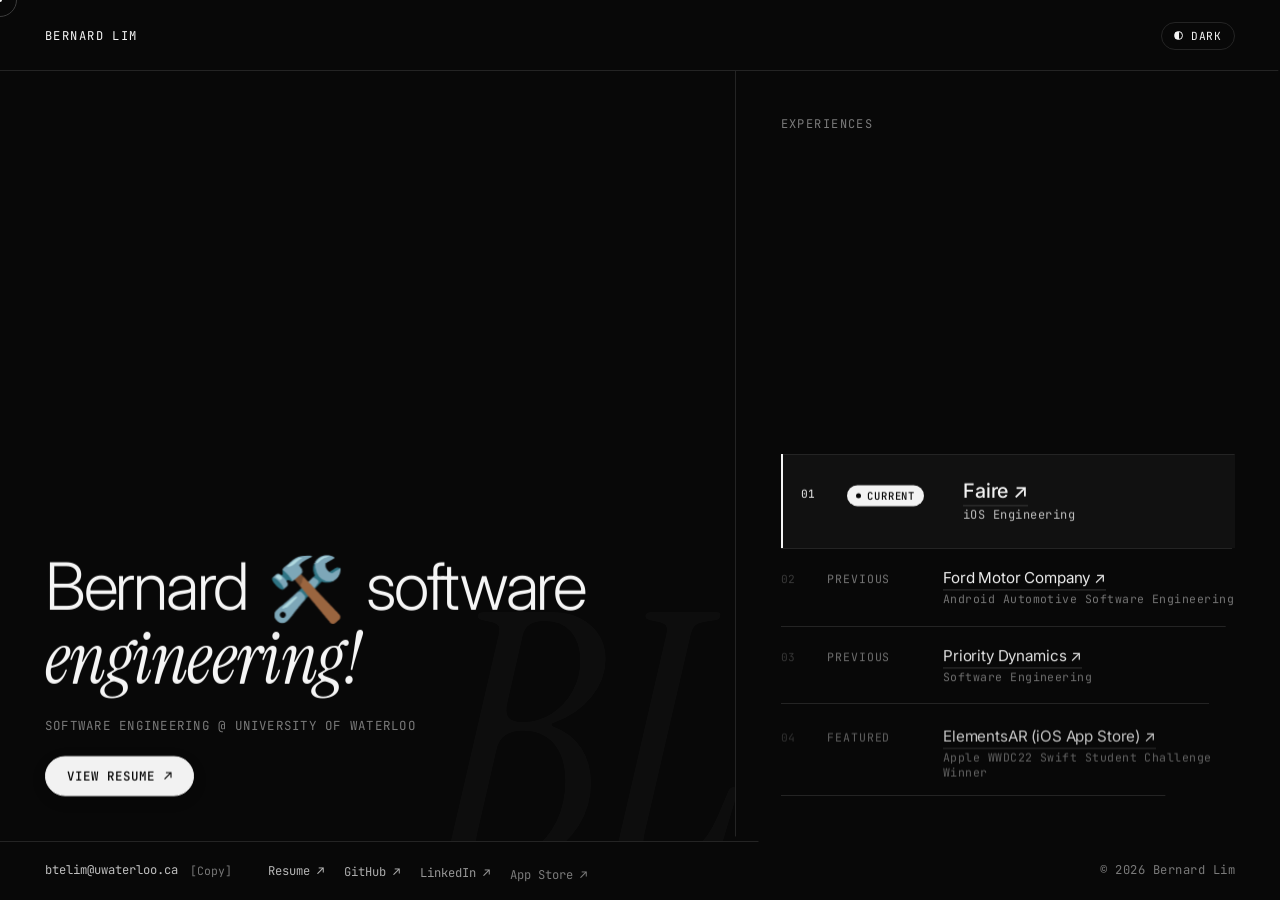
==== index.html @ 9d3a6446 "Initial commit: publish portfolio website" ====
<!DOCTYPE html>
<html lang="en" data-theme="dark">
<head>
  <meta charset="UTF-8" />
    <script>
    // URL Flag Gate: routes to redesigned Monograph Folio when flag is present
    (function () {
      const q = new URLSearchParams(window.location.search);
      if (
        q.has("folio") ||
        q.has("monograph") ||
        q.has("redesign") ||
        q.get("v") === "folio" ||
        q.get("v") === "2" ||
        q.get("design") === "monograph"
      ) {
        window.location.replace("folio.html" + window.location.search);
      }
    })();
  </script>
  <meta name="viewport" content="width=device-width, initial-scale=1.0" />
  <title>Bernard Lim — Bernard ❤️ Software Engineering</title>
  <meta name="description" content="Bernard Lim — Software Engineering at the University of Waterloo." />
  <link rel="preconnect" href="https://fonts.googleapis.com" />
  <link rel="preconnect" href="https://fonts.gstatic.com" crossorigin />
  <link href="https://fonts.googleapis.com/css2?family=Instrument+Serif:ital@0;1&family=Inter:wght@300;400;500&family=JetBrains+Mono:wght@400&display=swap" rel="stylesheet" />
  <link rel="stylesheet" href="styles.css" />
</head>
<body>
  <!-- Subtle custom cursor ring -->
  <div class="cursor-ring" id="cursor-ring" aria-hidden="true"></div>
  <div class="cursor-dot" id="cursor-dot" aria-hidden="true"></div>
  <!-- Full-viewport emoji shatter explosion layer -->
  <div class="viewport-shards-layer" id="viewport-shards-layer" aria-hidden="true"></div>

  <div class="viewport-grid">
    <!-- Top Full-Width Header -->
    <header class="top-bar">
      <div class="line-mask">
        <span class="brand reveal-item">Bernard Lim</span>
      </div>

      <div class="controls">
        <button class="theme-btn magnetic" id="theme-toggle" type="button" aria-label="Toggle monochrome theme">
          <span class="theme-indicator"></span>
          <span class="theme-label" id="theme-label">Dark</span>
        </button>
      </div>
      <div class="rule-h rule-bottom"></div>
    </header>

    <!-- Main Full-Viewport Hero -->
    <main class="hero-stage">
      <!-- Left / Primary Editorial Column -->
      <section class="hero-primary" aria-label="Introduction">
        <div class="bg-glyph" id="bg-glyph" aria-hidden="true">BL</div>

        <!-- Default Hero Title Section -->
        <div class="hero-title-group" id="hero-title-group">
          <h1 class="headline" id="hero-headline" aria-label="Bernard loves software engineering!">
            <span class="line-mask headline-mask">
              <span class="headline-line reveal-line">Bernard <button class="title-emoji-btn magnetic" id="title-emoji-slot" type="button" aria-label="Current emoji: Love. Click to cycle emoji." title="Click to rotate emoji"><span class="title-emoji-fx" aria-hidden="true"></span><span class="title-emoji-particles" id="title-emoji-particles" aria-hidden="true"></span><span class="title-emoji-char" id="title-emoji">❤️</span></button> software <em class="serif">engineering!</em></span>
            </span>
          </h1>

          <div class="subhead-wrap line-mask">
            <p class="discipline reveal-item">Software Engineering @ University of Waterloo</p>
          </div>

          <div class="hero-action-wrap">
            <a
              href="resume.pdf"
              target="_blank"
              rel="noopener noreferrer"
              class="hero-resume-btn magnetic"
              aria-label="View Resume (PDF opens in a new tab)"
            >
              <span>View Resume</span>
              <span class="btn-arrow" aria-hidden="true">↗</span>
            </a>
          </div>
        </div>

        <!-- Faire Hover Showcase (iPhone 18 Pro Frame + Description) -->
        <div class="faire-showcase" id="faire-showcase" aria-hidden="true">
          <div class="iphone-mockup" id="iphone-mockup">
            <!-- Left & Right Titanium Hardware Buttons -->
            <div class="iphone-btn iphone-btn-action"></div>
            <div class="iphone-btn iphone-btn-vol-up"></div>
            <div class="iphone-btn iphone-btn-vol-down"></div>
            <div class="iphone-btn iphone-btn-power"></div>
            <div class="iphone-btn iphone-btn-camera-control"></div>

            <!-- iPhone 18 Pro Brushed Titanium Chassis -->
            <div class="iphone-chassis">
              <div class="antenna-band antenna-top-left"></div>
              <div class="antenna-band antenna-top-right"></div>
              <div class="antenna-band antenna-bottom-left"></div>
              <div class="antenna-band antenna-bottom-right"></div>

              <!-- Ultra-Thin Contoured Display Bezel -->
              <div class="iphone-bezel">
                <div class="earpiece-slit"></div>
                <div class="iphone-screen">
                  <!-- iPhone 18 Pro Dynamic Island + TrueDepth Camera Lens -->
                  <div class="dynamic-island" aria-hidden="true">
                    <span class="island-sensor"></span>
                    <span class="island-camera"></span>
                  </div>
                  <video
                    id="faire-video"
                    class="iphone-video"
                    src="faire_ios.MP4"
                    muted
                    loop
                    playsinline
                    preload="auto"
                  ></video>
                </div>
              </div>
            </div>

            <a
              href="https://apps.apple.com/us/app/faire-wholesale/id1413340491"
              target="_blank"
              rel="noopener noreferrer"
              class="iphone-caption magnetic"
              aria-label="Faire Wholesale for iOS on the App Store (opens in a new tab)"
            >
              <span>Faire Wholesale for iOS</span>
              <span class="caption-arrow" aria-hidden="true">↗</span>
            </a>
          </div>

          <div class="faire-copy" id="faire-copy">
            <span class="faire-eyebrow">01 // Faire — iOS Engineering</span>
            <p class="faire-desc">
              At <strong>Faire</strong>, I build customer-facing features on the wholesale marketplace iOS app using <strong>Swift</strong> and <strong>SwiftUI</strong>, and work with <strong>Bazel</strong> build targets and dependencies to keep iOS builds fast and reproducible.
            </p>
            <div class="faire-tags">
              <span>Swift</span>
              <span>SwiftUI</span>
              <span>Bazel</span>
              <span>iOS</span>
            </div>
          </div>
        </div>

        <!-- Ford Hover Showcase (Blended Infotainment Image + Description) -->
        <div class="ford-showcase" id="ford-showcase" aria-hidden="true">
          <div class="ford-visual" id="ford-visual">
            <div class="ford-image-wrap">
              <img
                src="ford_infotainment.png"
                alt="Ford SYNC infotainment system running Apple CarPlay"
                class="ford-image"
              />
              <div class="ford-edge-blur ford-edge-left" aria-hidden="true"></div>
              <div class="ford-edge-blur ford-edge-right" aria-hidden="true"></div>
            </div>

            <a
              href="https://www.ford.com/technology/sync/"
              target="_blank"
              rel="noopener noreferrer"
              class="iphone-caption ford-caption magnetic"
              aria-label="Ford SYNC Infotainment System (opens in a new tab)"
            >
              <span>Ford SYNC &amp; CarPlay</span>
              <span class="caption-arrow" aria-hidden="true">↗</span>
            </a>
          </div>

          <div class="faire-copy ford-copy" id="ford-copy">
            <span class="faire-eyebrow">02 // Ford — Android Automotive</span>
            <p class="faire-desc">
              At <strong>Ford</strong>, I engineered <strong>CarPlay</strong> and <strong>Android Auto</strong> features for infotainment systems using <strong>Kotlin</strong>, <strong>Java</strong>, and <strong>RROs</strong>.
            </p>
            <div class="faire-tags">
              <span>Kotlin</span>
              <span>Java</span>
              <span>Android Automotive</span>
              <span>CarPlay</span>
            </div>
          </div>
        </div>
      </section>

      <!-- Vertical Divider -->
      <div class="rule-v" aria-hidden="true"></div>

      <!-- Right / Minimalist Index Column -->
      <aside class="hero-index" aria-label="Selected index">
        <div class="index-header line-mask">
          <span class="reveal-item">Experiences</span>
        </div>

        <div class="index-list">
          <div class="index-row is-current" id="faire-row" data-glyph="01">
            <div class="rule-h rule-top"></div>
            <div class="row-inner">
              <span class="index-num">01</span>
              <span class="index-label">
                <span class="current-pill">
                  <span class="live-dot" aria-hidden="true"></span>Current
                </span>
              </span>
              <span class="index-value">
                <a href="https://www.faire.com" target="_blank" rel="noopener noreferrer" class="inline-link current-link">Faire ↗</a>
                <span class="role-sub current-sub">iOS Engineering</span>
              </span>
            </div>
          </div>

          <div class="index-row" id="ford-row" data-glyph="02">
            <div class="rule-h rule-top"></div>
            <div class="row-inner">
              <span class="index-num">02</span>
              <span class="index-label">Previous</span>
              <span class="index-value">
                <a href="https://www.ford.com" target="_blank" rel="noopener noreferrer" class="inline-link">Ford Motor Company ↗</a>
                <span class="role-sub">Android Automotive Software Engineering</span>
              </span>
            </div>
          </div>

          <div class="index-row" data-glyph="03">
            <div class="rule-h rule-top"></div>
            <div class="row-inner">
              <span class="index-num">03</span>
              <span class="index-label">Previous</span>
              <span class="index-value">
                <a href="https://www.prioritydynamics.com" target="_blank" rel="noopener noreferrer" class="inline-link">Priority Dynamics ↗</a>
                <span class="role-sub">Software Engineering</span>
              </span>
            </div>
          </div>

          <div class="index-row" data-glyph="04">
            <div class="rule-h rule-top"></div>
            <div class="row-inner">
              <span class="index-num">04</span>
              <span class="index-label">Featured</span>
              <span class="index-value">
                <a href="https://apps.apple.com/ca/app/elementsar/id6451120399" target="_blank" rel="noopener noreferrer" class="inline-link">ElementsAR (iOS App Store) ↗</a>
                <span class="role-sub">Apple WWDC22 Swift Student Challenge Winner</span>
              </span>
            </div>
            <div class="rule-h rule-bottom"></div>
          </div>
        </div>
      </aside>
    </main>

    <!-- Bottom Full-Width Bar -->
    <footer class="bottom-bar">
      <div class="rule-h rule-top"></div>

      <nav class="links" aria-label="Contact and profiles">
        <div class="email-group">
          <a href="mailto:btelim@uwaterloo.ca" class="link-item magnetic">btelim@uwaterloo.ca</a>
          <button type="button" class="copy-trigger magnetic" id="copy-email" data-email="btelim@uwaterloo.ca">
            [Copy]
          </button>
        </div>

        <div class="social-group">
          <a href="resume.pdf" target="_blank" rel="noopener noreferrer" class="link-item magnetic">Resume ↗</a>
          <a href="https://github.com/beanut" target="_blank" rel="noopener noreferrer" class="link-item magnetic">GitHub ↗</a>
          <a href="https://linkedin.com/in/bernard-lte/" target="_blank" rel="noopener noreferrer" class="link-item magnetic">LinkedIn ↗</a>
          <a href="https://apps.apple.com/ca/app/elementsar/id6451120399" target="_blank" rel="noopener noreferrer" class="link-item magnetic">App Store ↗</a>
        </div>
      </nav>

      <div class="footnote line-mask">
        <span class="reveal-item">© 2026 Bernard Lim</span>
      </div>
    </footer>
  </div>

  <script src="https://cdnjs.cloudflare.com/ajax/libs/gsap/3.12.5/gsap.min.js"></script>
  <script src="script.js"></script>
</body>
</html>
---- styles.css ----
:root,
[data-theme="dark"] {
  --bg: #080808;
  --surface: #111111;
  --surface-hover: #161616;
  --text: #f5f5f5;
  --grey-1: #c2c2c2;
  --grey-2: #7a7a7a;
  --grey-3: #3d3d3d;
  --border: #242424;
  --glyph: rgba(255, 255, 255, 0.03);
}

[data-theme="light"] {
  --bg: #f6f6f6;
  --surface: #ececec;
  --surface-hover: #e4e4e4;
  --text: #0c0c0c;
  --grey-1: #383838;
  --grey-2: #737373;
  --grey-3: #b5b5b5;
  --border: #d6d6d6;
  --glyph: rgba(0, 0, 0, 0.035);
}

*,
*::before,
*::after {
  box-sizing: border-box;
  margin: 0;
  padding: 0;
}

html,
body {
  width: 100vw;
  height: 100dvh;
  overflow: hidden;
  background-color: var(--bg);
  color: var(--text);
  font-family: "Inter", -apple-system, BlinkMacSystemFont, sans-serif;
  -webkit-font-smoothing: antialiased;
  -moz-osx-font-smoothing: grayscale;
  transition: background-color 0.35s ease, color 0.35s ease;
}

::selection {
  background: var(--text);
  color: var(--bg);
}

/* Custom Monochrome Cursor Follower */
.cursor-ring,
.cursor-dot {
  position: fixed;
  top: 0;
  left: 0;
  pointer-events: none;
  z-index: 9999;
  border-radius: 50%;
  transform: translate(-50%, -50%);
}

.cursor-ring {
  width: 34px;
  height: 34px;
  border: 1px solid var(--grey-3);
  transition: width 0.25s ease, height 0.25s ease, border-color 0.25s ease;
}

.cursor-ring.is-active {
  width: 52px;
  height: 52px;
  border-color: var(--text);
}

.cursor-dot {
  width: 4px;
  height: 4px;
  background: var(--text);
}

@media (hover: none), (pointer: coarse) {
  .cursor-ring,
  .cursor-dot {
    display: none;
  }
}

/* Full-Viewport Edge-to-Edge Grid */
.viewport-grid {
  width: 100vw;
  height: 100dvh;
  display: grid;
  grid-template-rows: auto 1fr auto;
  position: relative;
}

/* Animated Hairline Rules */
.rule-h {
  position: absolute;
  left: 0;
  right: 0;
  height: 1px;
  background-color: var(--border);
  transform-origin: left center;
}

.rule-top {
  top: 0;
}

.rule-bottom {
  bottom: 0;
}

.rule-v {
  width: 1px;
  height: 100%;
  background-color: var(--border);
  transform-origin: center top;
}

.line-mask {
  overflow: hidden;
  display: inline-flex;
}

/* Top Full-Width Header */
.top-bar {
  position: relative;
  width: 100%;
  padding: 1.35rem clamp(1.5rem, 3.5vw, 3.5rem);
  display: flex;
  justify-content: space-between;
  align-items: center;
  font-family: "JetBrains Mono", monospace;
  font-size: 0.76rem;
  letter-spacing: 0.05em;
}

.brand {
  color: var(--text);
  text-transform: uppercase;
  letter-spacing: 0.12em;
  font-weight: 400;
}

.discipline {
  font-family: "JetBrains Mono", monospace;
  font-size: 0.78rem;
  color: var(--grey-2);
  text-transform: uppercase;
  letter-spacing: 0.1em;
}

.controls {
  justify-self: end;
}

.theme-btn {
  background: transparent;
  border: 1px solid var(--border);
  color: var(--text);
  padding: 0.38rem 0.75rem;
  border-radius: 999px;
  display: inline-flex;
  align-items: center;
  gap: 0.5rem;
  cursor: pointer;
  font-family: "JetBrains Mono", monospace;
  font-size: 0.7rem;
  text-transform: uppercase;
  letter-spacing: 0.08em;
  transition: border-color 0.2s ease, background-color 0.2s ease;
}

.theme-btn:hover {
  border-color: var(--text);
  background-color: var(--surface);
}

.theme-indicator {
  width: 9px;
  height: 9px;
  border-radius: 50%;
  background: linear-gradient(90deg, var(--text) 50%, transparent 50%);
  border: 1px solid var(--text);
}

/* Main Hero Stage (Full Width Split Grid) */
.hero-stage {
  width: 100%;
  height: 100%;
  display: grid;
  grid-template-columns: 1.35fr 1px 1fr;
  align-items: stretch;
  overflow: hidden;
}

/* Left Primary Column */
.hero-primary {
  position: relative;
  padding: clamp(2rem, 5vh, 4.5rem) clamp(1.5rem, 3.5vw, 3.5rem);
  display: flex;
  flex-direction: column;
  justify-content: flex-end;
  overflow: hidden;
}

.bg-glyph {
  position: absolute;
  right: -0.04em;
  bottom: -0.14em;
  font-family: "Instrument Serif", Georgia, serif;
  font-style: italic;
  font-size: clamp(14rem, 28vw, 30rem);
  line-height: 0.8;
  color: var(--glyph);
  user-select: none;
  pointer-events: none;
  z-index: 0;
}

.eyebrow-wrap {
  position: relative;
  z-index: 1;
}

.eyebrow {
  font-family: "JetBrains Mono", monospace;
  font-size: 0.75rem;
  text-transform: uppercase;
  letter-spacing: 0.12em;
  color: var(--grey-2);
}

.hero-title-group {
  position: relative;
  z-index: 1;
  display: flex;
  flex-direction: column;
  gap: 1.1rem;
}

.headline {
  display: flex;
  flex-direction: column;
  font-size: clamp(2.4rem, 5.1vw, 6.2rem);
  font-weight: 300;
  line-height: 1.05;
  letter-spacing: -0.035em;
  color: var(--text);
}

.headline .line-mask {
  display: block;
  padding-bottom: 0.08em;
  transition: overflow 0.25s ease;
}

.headline .line-mask.is-revealed {
  overflow: visible;
}

.headline-line {
  display: block;
  will-change: transform;
}

/* Interactive Emoji Button within Title */
.title-emoji-btn {
  display: inline-flex;
  align-items: center;
  justify-content: center;
  position: relative;
  background: transparent;
  border: none;
  padding: 0 0.08em;
  margin: 0 0.04em;
  font-family: inherit;
  font-size: 0.94em;
  line-height: 1;
  vertical-align: -0.04em;
  cursor: pointer;
  color: inherit;
  outline: none;
  user-select: none;
  -webkit-user-select: none;
  perspective: 700px;
  transform-style: preserve-3d;
  touch-action: manipulation;
}

.title-emoji-btn:focus-visible {
  outline: 2px dashed var(--text);
  outline-offset: 4px;
  border-radius: 8px;
}

.title-emoji-char {
  display: inline-block;
  line-height: 1;
  transform-origin: center center;
  will-change: transform, opacity, filter;
  filter: drop-shadow(0 4px 14px rgba(0, 0, 0, 0.22));
  pointer-events: none;
}

[data-theme="light"] .title-emoji-char {
  filter: drop-shadow(0 3px 10px rgba(0, 0, 0, 0.12));
}

.title-emoji-fx {
  position: absolute;
  top: 50%;
  left: 50%;
  width: 1.35em;
  height: 1.35em;
  border-radius: 50%;
  transform: translate(-50%, -50%) scale(0);
  background: radial-gradient(circle, var(--text) 0%, transparent 72%);
  opacity: 0;
  pointer-events: none;
  z-index: -1;
}

/* Full-Viewport Emoji Shatter & Explosion Layer */
.viewport-shards-layer {
  position: fixed;
  inset: 0;
  width: 100vw;
  height: 100vh;
  pointer-events: none;
  overflow: hidden;
  z-index: 9999;
}

.title-emoji-particles {
  position: absolute;
  top: 50%;
  left: 50%;
  width: 0;
  height: 0;
  pointer-events: none;
  overflow: visible;
  z-index: 5;
}

.viewport-shard {
  position: absolute;
  top: 0;
  left: 0;
  display: inline-flex;
  align-items: center;
  justify-content: center;
  line-height: 1;
  pointer-events: none;
  user-select: none;
  -webkit-user-select: none;
  will-change: transform, opacity;
  transform-origin: center center;
  backface-visibility: hidden;
  filter: drop-shadow(0 8px 24px rgba(0, 0, 0, 0.45));
}

[data-theme="light"] .viewport-shard {
  filter: drop-shadow(0 6px 18px rgba(0, 0, 0, 0.22));
}

.viewport-spark {
  position: absolute;
  top: 0;
  left: 0;
  pointer-events: none;
  will-change: transform, opacity;
  border-radius: 50%;
  backface-visibility: hidden;
}

.serif {
  font-family: "Instrument Serif", Georgia, serif;
  font-style: italic;
  font-weight: 400;
  font-size: 1.08em;
  letter-spacing: -0.01em;
}

/* Hero Action CTA */
.hero-action-wrap {
  display: flex;
  align-items: center;
  margin-top: 0.25rem;
}

.hero-resume-btn {
  display: inline-flex;
  align-items: center;
  gap: 0.55rem;
  padding: 0.65rem 1.3rem;
  background-color: var(--text);
  color: var(--bg);
  border: 1px solid var(--text);
  border-radius: 999px;
  font-family: "JetBrains Mono", monospace;
  font-size: 0.78rem;
  font-weight: 500;
  letter-spacing: 0.08em;
  text-transform: uppercase;
  text-decoration: none;
  cursor: pointer;
  box-shadow: 0 4px 18px rgba(0, 0, 0, 0.14);
  transition: background-color 0.22s ease,
              color 0.22s ease,
              border-color 0.22s ease,
              box-shadow 0.22s ease;
  will-change: transform;
}

.hero-resume-btn:hover {
  background-color: transparent;
  color: var(--text);
  border-color: var(--text);
  box-shadow: 0 6px 22px rgba(0, 0, 0, 0.22);
}

.hero-resume-btn:focus-visible {
  outline: 2px solid var(--text);
  outline-offset: 3px;
}

.hero-resume-btn .btn-arrow {
  display: inline-block;
  font-size: 0.85rem;
  line-height: 1;
  transition: transform 0.22s cubic-bezier(0.16, 1, 0.3, 1);
}

.hero-resume-btn:hover .btn-arrow {
  transform: translate(2.5px, -2.5px);
}

/* Faire Hover Showcase (iPhone Frame + Description) */
.faire-showcase {
  position: absolute;
  inset: 0;
  padding: clamp(1.5rem, 4vh, 3rem) clamp(1.5rem, 3.5vw, 3.5rem);
  display: flex;
  align-items: center;
  gap: clamp(1.75rem, 3.2vw, 3.5rem);
  z-index: 2;
  opacity: 0;
  visibility: hidden;
  pointer-events: none;
}

.faire-showcase.is-visible {
  pointer-events: auto;
}

.iphone-mockup {
  position: relative;
  height: clamp(310px, 66dvh, 550px);
  aspect-ratio: 1206 / 2622;
  flex-shrink: 0;
  will-change: transform, opacity;
}

/* iPhone 18 Pro Brushed Titanium Outer Chassis */
.iphone-chassis {
  position: relative;
  width: 100%;
  height: 100%;
  border-radius: 17.5% / 8.05%;
  padding: 2.5px;
  background: linear-gradient(
    135deg,
    #707075 0%,
    #38383c 22%,
    #1f1f22 50%,
    #4c4c52 80%,
    #28282c 100%
  );
  box-shadow:
    0 28px 65px rgba(0, 0, 0, 0.65),
    0 4px 16px rgba(0, 0, 0, 0.35),
    inset 0 0 0 0.75px rgba(255, 255, 255, 0.28);
}

[data-theme="light"] .iphone-chassis {
  box-shadow:
    0 26px 56px rgba(0, 0, 0, 0.22),
    0 4px 14px rgba(0, 0, 0, 0.12),
    inset 0 0 0 0.75px rgba(255, 255, 255, 0.35);
}

/* Antenna Bands */
.antenna-band {
  position: absolute;
  background: rgba(15, 15, 17, 0.75);
  z-index: 2;
  pointer-events: none;
}

.antenna-top-left,
.antenna-top-right {
  top: 8.5%;
  width: 3px;
  height: 2px;
}

.antenna-bottom-left,
.antenna-bottom-right {
  bottom: 8.5%;
  width: 3px;
  height: 2px;
}

.antenna-top-left,
.antenna-bottom-left {
  left: 0;
}

.antenna-top-right,
.antenna-bottom-right {
  right: 0;
}

/* iPhone 18 Pro Ultra-Thin Display Bezel */
.iphone-bezel {
  position: relative;
  width: 100%;
  height: 100%;
  border-radius: 16.6% / 7.65%;
  padding: 4.5px;
  background: #050506;
  box-shadow: inset 0 0 0 1px rgba(255, 255, 255, 0.08);
}

.earpiece-slit {
  position: absolute;
  top: 2px;
  left: 50%;
  transform: translateX(-50%);
  width: 16%;
  height: 1.5px;
  border-radius: 999px;
  background: #18181b;
  z-index: 4;
}

.iphone-screen {
  position: relative;
  width: 100%;
  height: 100%;
  border-radius: 15.2% / 7.05%;
  overflow: hidden;
  background: #000000;
  box-shadow: inset 0 0 0 0.5px rgba(255, 255, 255, 0.1);
}

/* iPhone 18 Pro Dynamic Island + Optical Lens */
.dynamic-island {
  position: absolute;
  top: 1.45%;
  left: 50%;
  transform: translateX(-50%);
  width: 36.2%;
  height: 4.25%;
  background: #000000;
  border-radius: 999px;
  z-index: 3;
  display: flex;
  align-items: center;
  justify-content: space-between;
  padding: 0 7%;
  box-shadow:
    0 0 0 0.5px rgba(255, 255, 255, 0.07),
    inset 0 1px 1px rgba(255, 255, 255, 0.05);
}

.island-sensor {
  width: 7px;
  height: 7px;
  border-radius: 50%;
  background: radial-gradient(circle, #111115 35%, #050507 100%);
}

.island-camera {
  width: 8px;
  height: 8px;
  border-radius: 50%;
  background: radial-gradient(
    circle at 35% 35%,
    #3a3a44 0%,
    #17171d 45%,
    #070709 80%,
    #25252c 100%
  );
  box-shadow: inset 0 0 0 1px rgba(255, 255, 255, 0.08);
}

.iphone-video {
  width: 100%;
  height: 100%;
  object-fit: cover;
  display: block;
}

/* iPhone 18 Pro Titanium Side Buttons & Camera Control */
.iphone-btn {
  position: absolute;
  background: linear-gradient(180deg, #5a5a60 0%, #2c2c30 50%, #48484e 100%);
  z-index: 0;
}

.iphone-btn-action {
  left: -2px;
  top: 16.5%;
  width: 2.5px;
  height: 4.2%;
  border-radius: 2px 0 0 2px;
}

.iphone-btn-vol-up {
  left: -2.2px;
  top: 23.5%;
  width: 2.5px;
  height: 7.2%;
  border-radius: 2px 0 0 2px;
}

.iphone-btn-vol-down {
  left: -2.2px;
  top: 32.2%;
  width: 2.5px;
  height: 7.2%;
  border-radius: 2px 0 0 2px;
}

.iphone-btn-power {
  right: -2.2px;
  top: 25.5%;
  width: 2.5px;
  height: 10.5%;
  border-radius: 0 2px 2px 0;
}

.iphone-btn-camera-control {
  right: -1.2px;
  top: 60%;
  width: 1.5px;
  height: 7.5%;
  border-radius: 0 1px 1px 0;
  background: linear-gradient(180deg, #3a3a40 0%, #1c1c20 50%, #3a3a40 100%);
}

/* iPhone Video Caption Link */
.iphone-caption {
  position: absolute;
  top: calc(100% + 1.1rem);
  left: 0;
  right: 0;
  margin: 0 auto;
  width: max-content;
  display: inline-flex;
  align-items: center;
  gap: 0.35rem;
  white-space: nowrap;
  font-family: "JetBrains Mono", monospace;
  font-size: 0.7rem;
  font-weight: 400;
  letter-spacing: 0.08em;
  text-transform: uppercase;
  color: var(--grey-2);
  text-decoration: none;
  border-bottom: 1px solid transparent;
  padding-bottom: 1px;
  cursor: pointer;
  pointer-events: auto;
  transition: color 0.2s ease, border-color 0.2s ease;
  z-index: 5;
}

.iphone-caption:hover {
  color: var(--text);
  border-bottom-color: var(--grey-3);
}

.iphone-caption .caption-arrow {
  display: inline-block;
  font-size: 0.75rem;
  line-height: 1;
  transition: transform 0.2s cubic-bezier(0.16, 1, 0.3, 1);
}

.iphone-caption:hover .caption-arrow {
  transform: translate(2px, -2px);
}

/* Faire Description Block */
.faire-copy {
  display: flex;
  flex-direction: column;
  gap: 1.1rem;
  max-width: 38ch;
  will-change: transform, opacity;
}

.faire-eyebrow {
  font-family: "JetBrains Mono", monospace;
  font-size: 0.72rem;
  text-transform: uppercase;
  letter-spacing: 0.1em;
  color: var(--grey-2);
}

.faire-desc {
  font-size: clamp(1rem, 1.35vw, 1.25rem);
  font-weight: 300;
  line-height: 1.6;
  color: var(--grey-1);
  letter-spacing: -0.01em;
}

.faire-desc strong {
  color: var(--text);
  font-weight: 500;
}

.faire-tags {
  display: flex;
  flex-wrap: wrap;
  gap: 0.45rem;
  margin-top: 0.25rem;
}

.faire-tags span {
  font-family: "JetBrains Mono", monospace;
  font-size: 0.68rem;
  letter-spacing: 0.06em;
  text-transform: uppercase;
  padding: 0.25rem 0.6rem;
  border-radius: 999px;
  border: 1px solid var(--border);
  background: var(--surface);
  color: var(--grey-1);
}

/* Ford Hover Showcase (Side-Blurred Infotainment Visual + Description) */
.ford-showcase {
  position: absolute;
  inset: 0;
  padding: clamp(1.5rem, 4vh, 3rem) clamp(1.5rem, 3.5vw, 3.5rem);
  display: flex;
  align-items: center;
  gap: clamp(1.5rem, 2.8vw, 3rem);
  z-index: 2;
  opacity: 0;
  visibility: hidden;
  pointer-events: none;
}

.ford-showcase.is-visible {
  pointer-events: auto;
}

.ford-visual {
  position: relative;
  width: clamp(250px, 28vw, 410px);
  aspect-ratio: 4 / 3;
  flex-shrink: 0;
  will-change: transform, opacity;
}

.ford-image-wrap {
  position: relative;
  width: 100%;
  height: 100%;
  border-radius: 18px;
  overflow: hidden;
  -webkit-mask-image:
    linear-gradient(
      to right,
      transparent 0%,
      rgba(0, 0, 0, 0.35) 7%,
      rgba(0, 0, 0, 0.85) 16%,
      #000000 26%,
      #000000 74%,
      rgba(0, 0, 0, 0.85) 84%,
      rgba(0, 0, 0, 0.35) 93%,
      transparent 100%
    ),
    linear-gradient(
      to bottom,
      transparent 0%,
      rgba(0, 0, 0, 0.75) 6%,
      #000000 14%,
      #000000 86%,
      rgba(0, 0, 0, 0.75) 94%,
      transparent 100%
    );
  -webkit-mask-composite: source-in;
  mask-image:
    linear-gradient(
      to right,
      transparent 0%,
      rgba(0, 0, 0, 0.35) 7%,
      rgba(0, 0, 0, 0.85) 16%,
      #000000 26%,
      #000000 74%,
      rgba(0, 0, 0, 0.85) 84%,
      rgba(0, 0, 0, 0.35) 93%,
      transparent 100%
    ),
    linear-gradient(
      to bottom,
      transparent 0%,
      rgba(0, 0, 0, 0.75) 6%,
      #000000 14%,
      #000000 86%,
      rgba(0, 0, 0, 0.75) 94%,
      transparent 100%
    );
  mask-composite: intersect;
}

.ford-image {
  width: 100%;
  height: 100%;
  object-fit: cover;
  display: block;
  transform: scale(1.03);
}

.ford-edge-blur {
  position: absolute;
  top: 0;
  bottom: 0;
  width: 28%;
  pointer-events: none;
  backdrop-filter: blur(12px);
  -webkit-backdrop-filter: blur(12px);
}

.ford-edge-left {
  left: 0;
  background: linear-gradient(to right, var(--bg) 0%, transparent 100%);
  -webkit-mask-image: linear-gradient(to right, #000000 0%, rgba(0, 0, 0, 0.6) 55%, transparent 100%);
  mask-image: linear-gradient(to right, #000000 0%, rgba(0, 0, 0, 0.6) 55%, transparent 100%);
}

.ford-edge-right {
  right: 0;
  background: linear-gradient(to left, var(--bg) 0%, transparent 100%);
  -webkit-mask-image: linear-gradient(to left, #000000 0%, rgba(0, 0, 0, 0.6) 55%, transparent 100%);
  mask-image: linear-gradient(to left, #000000 0%, rgba(0, 0, 0, 0.6) 55%, transparent 100%);
}

.ford-copy {
  max-width: 36ch;
}

/* Right Minimalist Index Column */
.hero-index {
  padding: clamp(2rem, 5vh, 4.5rem) clamp(1.5rem, 3.5vw, 3.5rem);
  display: flex;
  flex-direction: column;
  justify-content: space-between;
}

.index-header {
  width: 100%;
  display: flex;
  justify-content: space-between;
  font-family: "JetBrains Mono", monospace;
  font-size: 0.75rem;
  text-transform: uppercase;
  letter-spacing: 0.12em;
  color: var(--grey-2);
}

.index-list {
  display: flex;
  flex-direction: column;
  width: 100%;
}

.index-row {
  position: relative;
  padding: clamp(0.95rem, 2.2vh, 1.45rem) 0;
  transition: background-color 0.25s ease;
}

.index-row.is-current {
  padding: clamp(1.3rem, 2.8vh, 1.95rem) 1.15rem;
  background-color: var(--surface);
  border-left: 2px solid var(--text);
}

.index-row.is-current .index-num {
  color: var(--text);
}

.current-pill {
  display: inline-flex;
  align-items: center;
  gap: 0.4rem;
  padding: 0.2rem 0.55rem;
  border-radius: 999px;
  background-color: var(--text);
  color: var(--bg);
  font-weight: 500;
  font-size: 0.66rem;
  letter-spacing: 0.08em;
}

.live-dot {
  width: 5px;
  height: 5px;
  border-radius: 50%;
  background-color: var(--bg);
  animation: mono-pulse 2.2s infinite ease-in-out;
}

@keyframes mono-pulse {
  0%, 100% {
    opacity: 1;
  }
  50% {
    opacity: 0.3;
  }
}

.current-link {
  font-size: clamp(1.2rem, 1.55vw, 1.5rem);
  font-weight: 500;
  border-bottom-color: var(--text);
}

.role-sub {
  display: block;
  margin-top: 0.25rem;
  font-family: "JetBrains Mono", monospace;
  font-size: 0.72rem;
  letter-spacing: 0.04em;
  color: var(--grey-2);
}

.current-sub {
  color: var(--grey-1);
  font-size: 0.75rem;
}

.row-inner {
  display: grid;
  grid-template-columns: 34px 104px 1fr;
  align-items: baseline;
  gap: 0.75rem;
  will-change: transform;
}

.index-num {
  font-family: "JetBrains Mono", monospace;
  font-size: 0.7rem;
  color: var(--grey-3);
  transition: color 0.25s ease;
}

.index-label {
  font-family: "JetBrains Mono", monospace;
  font-size: 0.72rem;
  text-transform: uppercase;
  letter-spacing: 0.08em;
  color: var(--grey-2);
}

.index-value {
  font-size: clamp(0.95rem, 1.15vw, 1.15rem);
  color: var(--text);
  font-weight: 400;
  letter-spacing: -0.01em;
}

.index-row:hover .index-num {
  color: var(--text);
}

.muted {
  color: var(--grey-2);
  font-weight: 300;
}

.inline-link {
  color: var(--text);
  text-decoration: none;
  border-bottom: 1px solid var(--grey-3);
  padding-bottom: 2px;
  transition: border-color 0.2s ease;
}

.inline-link:hover {
  border-color: var(--text);
}

/* Bottom Full-Width Footer Bar */
.bottom-bar {
  position: relative;
  width: 100%;
  padding: 1.35rem clamp(1.5rem, 3.5vw, 3.5rem);
  display: flex;
  align-items: center;
  justify-content: space-between;
  gap: 1.5rem;
  font-family: "JetBrains Mono", monospace;
  font-size: 0.76rem;
}

.links {
  display: flex;
  align-items: center;
  flex-wrap: wrap;
  gap: 2.25rem;
}

.email-group,
.social-group {
  display: flex;
  align-items: center;
  gap: 1.25rem;
}

.link-item {
  color: var(--grey-1);
  text-decoration: none;
  display: inline-block;
  transition: color 0.2s ease;
}

.link-item:hover {
  color: var(--text);
}

.copy-trigger {
  background: none;
  border: none;
  color: var(--grey-2);
  font-family: "JetBrains Mono", monospace;
  font-size: 0.72rem;
  cursor: pointer;
  margin-left: -0.5rem;
  transition: color 0.2s ease;
}

.copy-trigger:hover {
  color: var(--text);
}

.footnote {
  color: var(--grey-2);
  letter-spacing: 0.04em;
}

/* Responsive Single-Screen Adaptation */
@media (max-width: 960px) {
  .hero-stage {
    grid-template-columns: 1fr;
    grid-template-rows: 1fr 1px auto;
  }

  .rule-v {
    width: 100%;
    height: 1px;
  }

  .index-header {
    margin-bottom: 0.75rem;
  }

  .row-inner {
    grid-template-columns: 28px 82px 1fr;
  }
}

@media (max-width: 560px) {
  .hero-resume-btn {
    padding: 0.52rem 1.05rem;
    font-size: 0.72rem;
  }

  .iphone-caption {
    font-size: 0.64rem;
    top: calc(100% + 0.75rem);
  }

  .bottom-bar {
    flex-direction: column;
    align-items: flex-start;
    gap: 0.65rem;
  }

  .links {
    width: 100%;
    justify-content: space-between;
    gap: 0.75rem;
  }
}
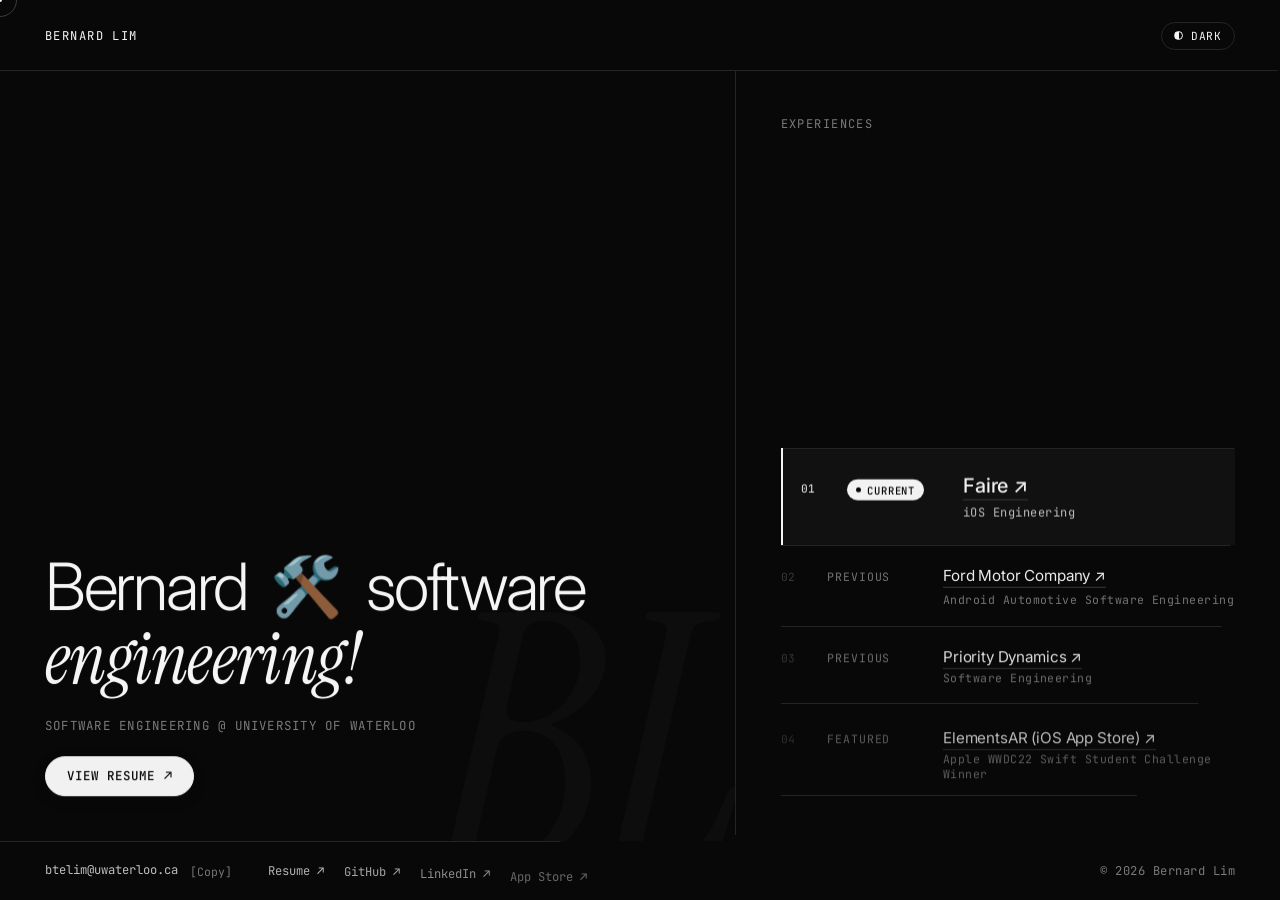
==== commit 4d53dc0f: "Optimize portfolio and monograph folio views for mobile" ====
--- a/index.html
+++ b/index.html
@@ -133,7 +133,10 @@
           </div>
 
           <div class="faire-copy" id="faire-copy">
-            <span class="faire-eyebrow">01 // Faire — iOS Engineering</span>
+            <div class="showcase-eyebrow-row">
+              <span class="faire-eyebrow">01 // Faire — iOS Engineering</span>
+              <button type="button" class="showcase-close-btn" data-close-showcase aria-label="Close showcase and return to headline">← Intro</button>
+            </div>
             <p class="faire-desc">
               At <strong>Faire</strong>, I build customer-facing features on the wholesale marketplace iOS app using <strong>Swift</strong> and <strong>SwiftUI</strong>, and work with <strong>Bazel</strong> build targets and dependencies to keep iOS builds fast and reproducible.
             </p>
@@ -172,7 +175,10 @@
           </div>
 
           <div class="faire-copy ford-copy" id="ford-copy">
-            <span class="faire-eyebrow">02 // Ford — Android Automotive</span>
+            <div class="showcase-eyebrow-row">
+              <span class="faire-eyebrow">02 // Ford — Android Automotive</span>
+              <button type="button" class="showcase-close-btn" data-close-showcase aria-label="Close showcase and return to headline">← Intro</button>
+            </div>
             <p class="faire-desc">
               At <strong>Ford</strong>, I engineered <strong>CarPlay</strong> and <strong>Android Auto</strong> features for infotainment systems using <strong>Kotlin</strong>, <strong>Java</strong>, and <strong>RROs</strong>.
             </p>
@@ -196,7 +202,7 @@
         </div>
 
         <div class="index-list">
-          <div class="index-row is-current" id="faire-row" data-glyph="01">
+          <div class="index-row is-current has-showcase" id="faire-row" data-glyph="01" data-showcase="faire" tabindex="0" role="button" aria-expanded="false" aria-controls="faire-showcase">
             <div class="rule-h rule-top"></div>
             <div class="row-inner">
               <span class="index-num">01</span>
@@ -206,19 +212,25 @@
                 </span>
               </span>
               <span class="index-value">
-                <a href="https://www.faire.com" target="_blank" rel="noopener noreferrer" class="inline-link current-link">Faire ↗</a>
+                <span class="index-title-line">
+                  <a href="https://www.faire.com" target="_blank" rel="noopener noreferrer" class="inline-link current-link">Faire ↗</a>
+                  <span class="row-preview-badge" aria-hidden="true">[Preview]</span>
+                </span>
                 <span class="role-sub current-sub">iOS Engineering</span>
               </span>
             </div>
           </div>
 
-          <div class="index-row" id="ford-row" data-glyph="02">
+          <div class="index-row has-showcase" id="ford-row" data-glyph="02" data-showcase="ford" tabindex="0" role="button" aria-expanded="false" aria-controls="ford-showcase">
             <div class="rule-h rule-top"></div>
             <div class="row-inner">
               <span class="index-num">02</span>
               <span class="index-label">Previous</span>
               <span class="index-value">
-                <a href="https://www.ford.com" target="_blank" rel="noopener noreferrer" class="inline-link">Ford Motor Company ↗</a>
+                <span class="index-title-line">
+                  <a href="https://www.ford.com" target="_blank" rel="noopener noreferrer" class="inline-link">Ford Motor Company ↗</a>
+                  <span class="row-preview-badge" aria-hidden="true">[Preview]</span>
+                </span>
                 <span class="role-sub">Android Automotive Software Engineering</span>
               </span>
             </div>
--- a/styles.css
+++ b/styles.css
@@ -707,12 +707,90 @@
   will-change: transform, opacity;
 }
 
+.showcase-eyebrow-row {
+  display: flex;
+  align-items: center;
+  justify-content: space-between;
+  gap: 0.75rem;
+}
+
 .faire-eyebrow {
   font-family: "JetBrains Mono", monospace;
   font-size: 0.72rem;
   text-transform: uppercase;
   letter-spacing: 0.1em;
   color: var(--grey-2);
+}
+
+.showcase-close-btn {
+  display: none;
+  background: var(--surface);
+  border: 1px solid var(--border);
+  color: var(--grey-1);
+  padding: 0.22rem 0.6rem;
+  border-radius: 999px;
+  font-family: "JetBrains Mono", monospace;
+  font-size: 0.64rem;
+  text-transform: uppercase;
+  letter-spacing: 0.06em;
+  cursor: pointer;
+  white-space: nowrap;
+  flex-shrink: 0;
+  transition: color 0.2s ease, border-color 0.2s ease, background-color 0.2s ease;
+}
+
+.showcase-close-btn:hover,
+.showcase-close-btn:active {
+  color: var(--text);
+  border-color: var(--text);
+  background: var(--surface-hover);
+}
+
+.index-title-line {
+  display: flex;
+  align-items: center;
+  justify-content: space-between;
+  gap: 0.4rem;
+  width: 100%;
+}
+
+.row-preview-badge {
+  display: none;
+  font-family: "JetBrains Mono", monospace;
+  font-size: 0.58rem;
+  letter-spacing: 0.05em;
+  text-transform: uppercase;
+  color: var(--grey-2);
+  padding: 0.1rem 0.38rem;
+  border-radius: 999px;
+  border: 1px solid var(--border);
+  background: var(--surface);
+  white-space: nowrap;
+  flex-shrink: 0;
+  transition: color 0.2s ease, border-color 0.2s ease, background-color 0.2s ease;
+}
+
+.index-row.is-showcase-active .row-preview-badge {
+  color: var(--bg);
+  background: var(--text);
+  border-color: var(--text);
+}
+
+@media (hover: none), (pointer: coarse), (max-width: 960px) {
+  .showcase-close-btn {
+    display: inline-flex;
+    align-items: center;
+  }
+
+  .row-preview-badge {
+    display: inline-flex;
+    align-items: center;
+  }
+
+  .index-row.has-showcase {
+    cursor: pointer;
+    -webkit-tap-highlight-color: transparent;
+  }
 }
 
 .faire-desc {
@@ -1034,6 +1112,7 @@
   color: var(--grey-1);
   text-decoration: none;
   display: inline-block;
+  white-space: nowrap;
   transition: color 0.2s ease;
 }
 
@@ -1049,6 +1128,7 @@
   font-size: 0.72rem;
   cursor: pointer;
   margin-left: -0.5rem;
+  white-space: nowrap;
   transition: color 0.2s ease;
 }
 
@@ -1059,13 +1139,32 @@
 .footnote {
   color: var(--grey-2);
   letter-spacing: 0.04em;
-}
-
-/* Responsive Single-Screen Adaptation */
-@media (max-width: 960px) {
+  white-space: nowrap;
+}
+
+/* Responsive Mobile & Tablet Adaptation */
+@media (max-width: 960px), (max-height: 680px) {
+  html,
+  body {
+    width: 100%;
+    height: auto;
+    min-height: 100dvh;
+    overflow-x: hidden;
+    overflow-y: auto;
+  }
+
+  .viewport-grid {
+    width: 100%;
+    height: auto;
+    min-height: 100dvh;
+    grid-template-rows: auto 1fr auto;
+  }
+
   .hero-stage {
+    height: auto;
+    overflow: visible;
     grid-template-columns: 1fr;
-    grid-template-rows: 1fr 1px auto;
+    grid-template-rows: minmax(220px, 1fr) 1px auto;
   }
 
   .rule-v {
@@ -1073,35 +1172,217 @@
     height: 1px;
   }
 
+  .hero-primary {
+    display: grid;
+    grid-template-columns: 1fr;
+    align-items: center;
+    justify-content: stretch;
+    padding: 1.5rem clamp(1.25rem, 4vw, 2.5rem);
+    overflow: hidden;
+  }
+
+  .hero-title-group,
+  .faire-showcase,
+  .ford-showcase {
+    grid-area: 1 / 1;
+    position: relative;
+    inset: auto;
+    padding: 0;
+    width: 100%;
+  }
+
+  .faire-showcase {
+    gap: 1.35rem;
+    align-items: center;
+  }
+
+  .iphone-mockup {
+    height: clamp(200px, 28dvh, 260px);
+    margin-bottom: 1.25rem;
+  }
+
+  .faire-copy {
+    max-width: none;
+    flex: 1;
+    min-width: 0;
+    gap: 0.65rem;
+  }
+
+  .faire-desc {
+    font-size: clamp(0.86rem, 2.4vw, 1rem);
+    line-height: 1.48;
+  }
+
+  .ford-showcase {
+    gap: 1.25rem;
+    align-items: center;
+  }
+
+  .ford-visual {
+    width: clamp(140px, 34vw, 240px);
+    margin-bottom: 1.25rem;
+  }
+
+  .hero-index {
+    padding: 1.35rem clamp(1.25rem, 4vw, 2.5rem);
+    justify-content: flex-start;
+  }
+
   .index-header {
-    margin-bottom: 0.75rem;
+    margin-bottom: 0.6rem;
   }
 
   .row-inner {
-    grid-template-columns: 28px 82px 1fr;
+    grid-template-columns: 26px 82px 1fr;
   }
 }
 
 @media (max-width: 560px) {
+  .top-bar {
+    padding: 0.95rem 1.25rem;
+  }
+
+  .hero-primary {
+    padding: 1.25rem 1.25rem;
+  }
+
+  .hero-title-group {
+    gap: 0.85rem;
+  }
+
+  .headline {
+    font-size: clamp(2.1rem, 8.8vw, 2.65rem);
+    line-height: 1.08;
+  }
+
+  .subhead-wrap.line-mask {
+    display: block;
+  }
+
+  .discipline {
+    font-size: 0.68rem;
+    letter-spacing: 0.07em;
+    line-height: 1.45;
+  }
+
   .hero-resume-btn {
-    padding: 0.52rem 1.05rem;
+    padding: 0.55rem 1.1rem;
     font-size: 0.72rem;
   }
 
+  .faire-showcase {
+    gap: 1rem;
+  }
+
+  .iphone-mockup {
+    height: 190px;
+    margin-bottom: 1.15rem;
+  }
+
   .iphone-caption {
+    font-size: 0.56rem;
+    letter-spacing: 0.04em;
+    top: calc(100% + 0.45rem);
+  }
+
+  .faire-eyebrow {
     font-size: 0.64rem;
-    top: calc(100% + 0.75rem);
-  }
-
-  .bottom-bar {
+    letter-spacing: 0.06em;
+  }
+
+  .faire-desc {
+    font-size: 0.82rem;
+    line-height: 1.44;
+  }
+
+  .faire-tags {
+    gap: 0.35rem;
+    margin-top: 0.1rem;
+  }
+
+  .faire-tags span {
+    font-size: 0.6rem;
+    padding: 0.18rem 0.48rem;
+  }
+
+  .ford-showcase {
     flex-direction: column;
     align-items: flex-start;
     gap: 0.65rem;
   }
 
+  .ford-visual {
+    width: 100%;
+    max-width: 195px;
+    aspect-ratio: 16 / 9;
+    margin-bottom: 0.85rem;
+  }
+
+  .hero-index {
+    padding: 1rem 1.25rem;
+  }
+
+  .index-row {
+    padding: 0.68rem 0;
+  }
+
+  .index-row.is-current {
+    padding: 0.82rem 0.8rem;
+  }
+
+  .row-inner {
+    grid-template-columns: 20px 68px 1fr;
+    gap: 0.45rem;
+  }
+
+  .current-pill {
+    padding: 0.15rem 0.42rem;
+    font-size: 0.58rem;
+    gap: 0.28rem;
+  }
+
+  .index-label {
+    font-size: 0.64rem;
+    letter-spacing: 0.04em;
+  }
+
+  .current-link {
+    font-size: 1.05rem;
+  }
+
+  .index-value {
+    font-size: 0.86rem;
+  }
+
+  .role-sub {
+    font-size: 0.66rem;
+    line-height: 1.35;
+  }
+
+  .bottom-bar {
+    padding: 1rem 1.25rem max(1rem, env(safe-area-inset-bottom));
+    flex-direction: column;
+    align-items: flex-start;
+    gap: 0.6rem;
+    font-size: 0.72rem;
+  }
+
   .links {
     width: 100%;
+    flex-direction: column;
+    align-items: flex-start;
+    gap: 0.55rem;
+  }
+
+  .email-group {
+    width: 100%;
+    gap: 0.85rem;
+  }
+
+  .social-group {
+    width: 100%;
     justify-content: space-between;
-    gap: 0.75rem;
-  }
-}
+    gap: 0.5rem;
+    flex-wrap: wrap;
+  }
+}
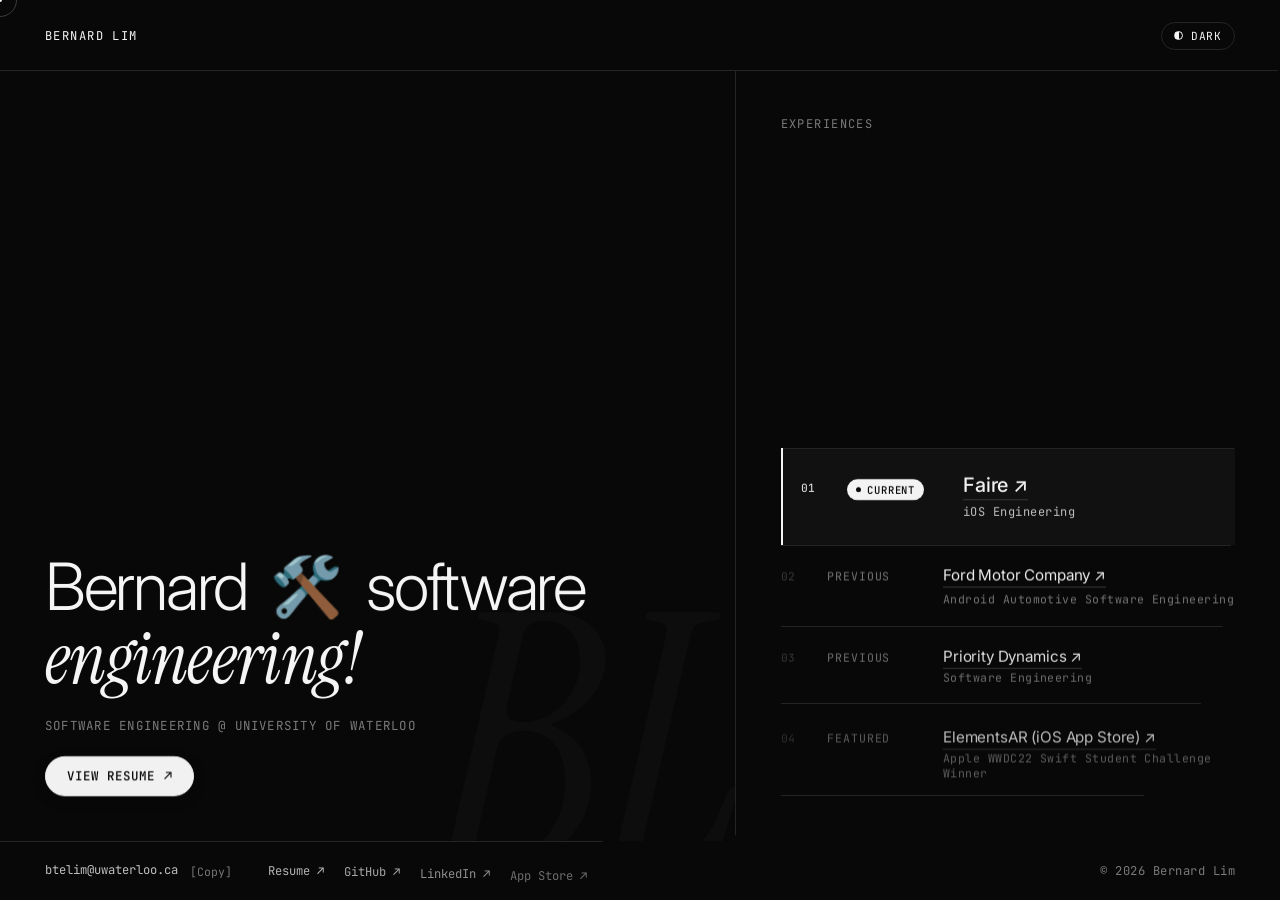
==== commit ff71421f: "Add GoatCounter analytics for traffic and visitor location Co-Authored-By: Claude Opus 5.5 <noreply@" ====
--- a/index.html
+++ b/index.html
@@ -292,5 +292,7 @@
 
   <script src="https://cdnjs.cloudflare.com/ajax/libs/gsap/3.12.5/gsap.min.js"></script>
   <script src="script.js"></script>
+  <!-- Analytics: GoatCounter (cookie-free; tracks page views, referrers, country/region). Replace YOUR-CODE with your GoatCounter site code. -->
+  <script data-goatcounter="https://YOUR-CODE.goatcounter.com/count" async src="https://gc.zgo.at/count.js"></script>
 </body>
 </html>
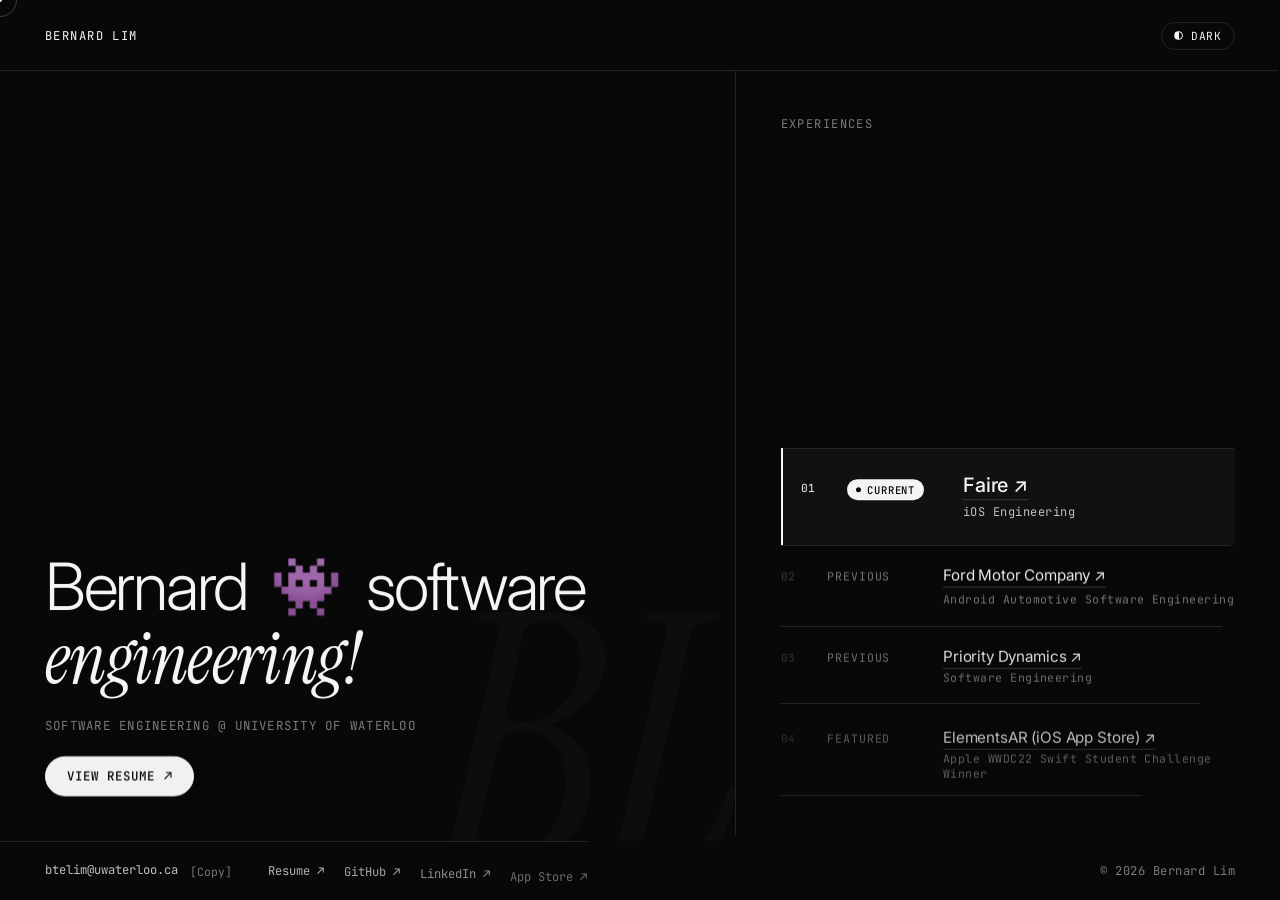
==== commit 020a599a: "Set GoatCounter site code Co-Authored-By: Claude Opus 5.5 <noreply@anthropic.com> Claude-Session: ht" ====
--- a/index.html
+++ b/index.html
@@ -292,7 +292,7 @@
 
   <script src="https://cdnjs.cloudflare.com/ajax/libs/gsap/3.12.5/gsap.min.js"></script>
   <script src="script.js"></script>
-  <!-- Analytics: GoatCounter (cookie-free; tracks page views, referrers, country/region). Replace YOUR-CODE with your GoatCounter site code. -->
-  <script data-goatcounter="https://YOUR-CODE.goatcounter.com/count" async src="https://gc.zgo.at/count.js"></script>
+  <!-- Analytics: GoatCounter (cookie-free; tracks page views, referrers, country/region). -->
+  <script data-goatcounter="https://beanut.goatcounter.com/count" async src="https://gc.zgo.at/count.js"></script>
 </body>
 </html>
